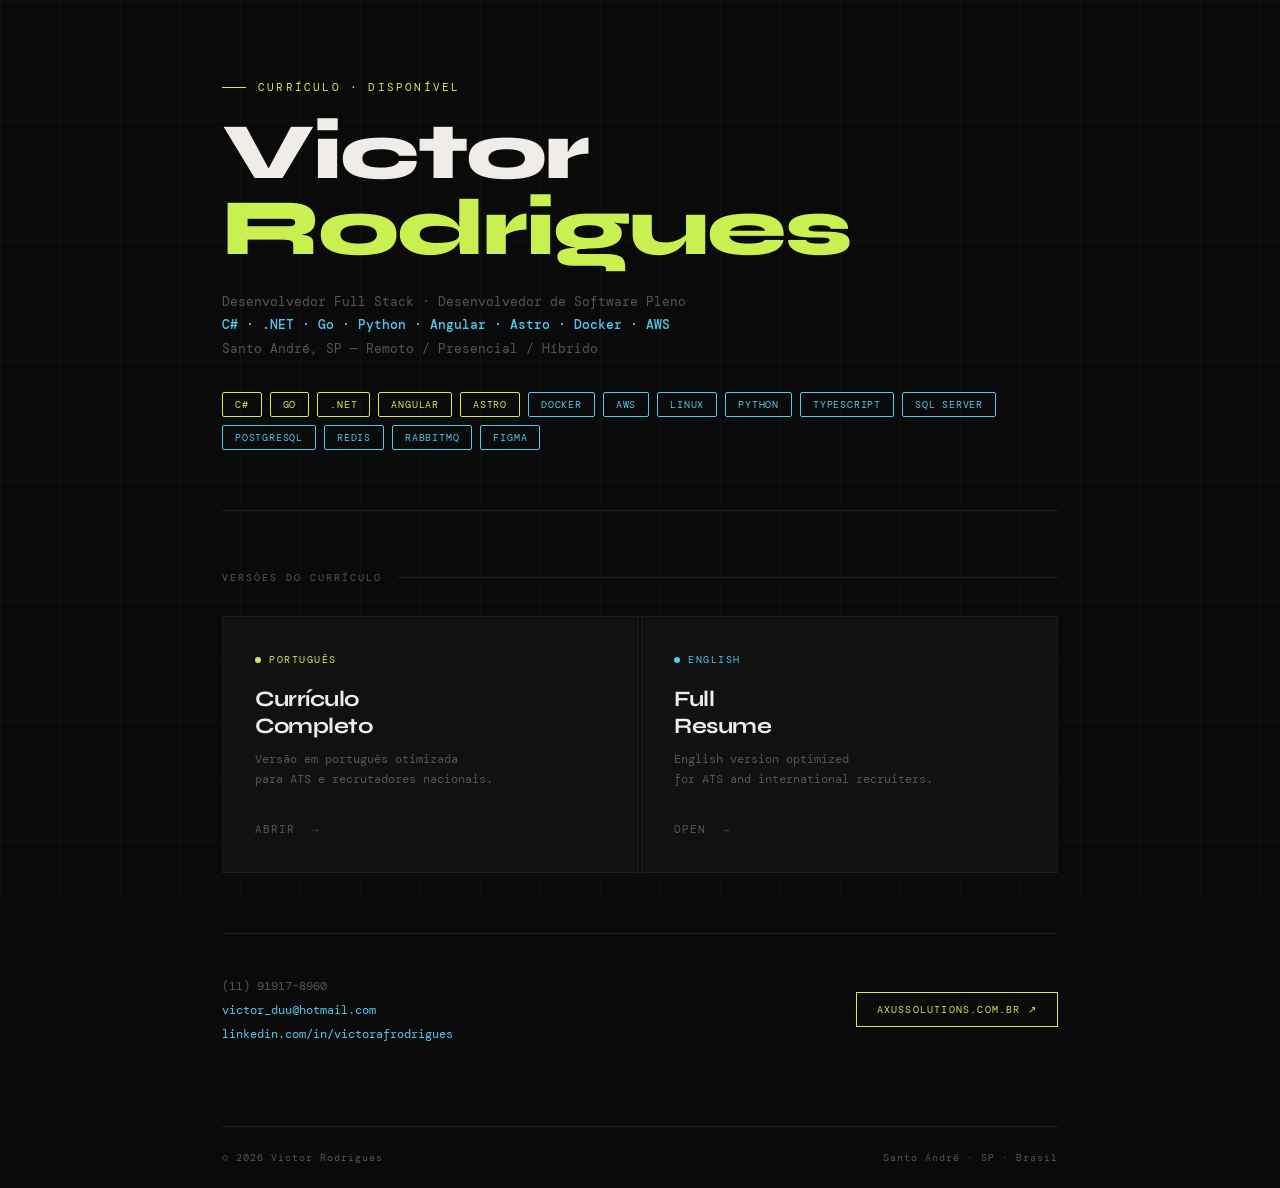
==== index.html @ 5b766994 "feat(general): Adiciona uma home e organiza melhor os curriculos possibilitando melhor visualização " ====
<!DOCTYPE html>
<html lang="pt-BR">
<head>
    <meta charset="UTF-8">
    <meta name="viewport" content="width=device-width, initial-scale=1.0">
    <title>Victor Rodrigues — Currículo</title>
    <link href="https://fonts.googleapis.com/css2?family=Syne:wght@400;500;600;700;800&family=DM+Mono:wght@400;500&display=swap" rel="stylesheet">
    <style>
        *, *::before, *::after { box-sizing: border-box; margin: 0; padding: 0; }

        :root {
            --bg: #0a0a0a;
            --surface: #111111;
            --border: #1e1e1e;
            --text: #f0ede8;
            --muted: #555;
            --accent: #c8f050;
            --accent2: #50c8f0;
        }

        html { scroll-behavior: smooth; }

        body {
            background: var(--bg);
            color: var(--text);
            font-family: 'Syne', sans-serif;
            min-height: 100vh;
            overflow-x: hidden;
        }

        /* GRID NOISE TEXTURE */
        body::before {
            content: '';
            position: fixed;
            inset: 0;
            background-image:
                    linear-gradient(rgba(200,240,80,0.03) 1px, transparent 1px),
                    linear-gradient(90deg, rgba(200,240,80,0.03) 1px, transparent 1px);
            background-size: 60px 60px;
            pointer-events: none;
            z-index: 0;
        }

        .container {
            max-width: 900px;
            margin: 0 auto;
            padding: 0 32px;
            position: relative;
            z-index: 1;
        }

        /* HEADER */
        header {
            padding: 80px 0 60px;
            border-bottom: 1px solid var(--border);
        }

        .label {
            font-family: 'DM Mono', monospace;
            font-size: 11px;
            letter-spacing: 0.2em;
            text-transform: uppercase;
            color: var(--accent);
            margin-bottom: 20px;
            display: flex;
            align-items: center;
            gap: 12px;
        }

        .label::before {
            content: '';
            width: 24px;
            height: 1px;
            background: var(--accent);
        }

        h1 {
            font-size: clamp(42px, 8vw, 80px);
            font-weight: 800;
            line-height: 0.95;
            letter-spacing: -2px;
            margin-bottom: 24px;
        }

        h1 span {
            color: var(--accent);
        }

        .header-sub {
            font-family: 'DM Mono', monospace;
            font-size: 13px;
            color: var(--muted);
            line-height: 1.8;
            max-width: 520px;
        }

        .header-sub strong {
            color: var(--accent2);
            font-weight: 500;
        }

        /* STACK PILLS */
        .stack {
            display: flex;
            flex-wrap: wrap;
            gap: 8px;
            margin-top: 32px;
        }

        .pill {
            font-family: 'DM Mono', monospace;
            font-size: 10px;
            letter-spacing: 0.08em;
            text-transform: uppercase;
            padding: 5px 12px;
            border: 1px solid var(--border);
            color: var(--muted);
            border-radius: 2px;
            transition: all 0.2s;
        }

        .pill.hot {
            border-color: var(--accent);
            color: var(--accent);
        }

        .pill.cool {
            border-color: var(--accent2);
            color: var(--accent2);
        }

        /* CARDS */
        .section {
            padding: 60px 0;
        }

        .section-label {
            font-family: 'DM Mono', monospace;
            font-size: 10px;
            letter-spacing: 0.2em;
            text-transform: uppercase;
            color: var(--muted);
            margin-bottom: 32px;
            display: flex;
            align-items: center;
            gap: 16px;
        }

        .section-label::after {
            content: '';
            flex: 1;
            height: 1px;
            background: var(--border);
        }

        .cards {
            display: grid;
            grid-template-columns: 1fr 1fr;
            gap: 2px;
        }

        .card {
            background: var(--surface);
            border: 1px solid var(--border);
            padding: 36px 32px;
            text-decoration: none;
            color: var(--text);
            display: block;
            position: relative;
            overflow: hidden;
            transition: border-color 0.25s, transform 0.25s;
            opacity: 0;
            transform: translateY(20px);
            animation: fadeUp 0.5s forwards;
        }

        .card:nth-child(1) { animation-delay: 0.1s; }
        .card:nth-child(2) { animation-delay: 0.2s; }

        @keyframes fadeUp {
            to { opacity: 1; transform: translateY(0); }
        }

        .card::before {
            content: '';
            position: absolute;
            top: 0; left: 0; right: 0;
            height: 2px;
            background: var(--accent);
            transform: scaleX(0);
            transform-origin: left;
            transition: transform 0.3s;
        }

        .card:hover {
            border-color: #333;
            transform: translateY(-2px);
        }

        .card:hover::before {
            transform: scaleX(1);
        }

        .card-lang {
            font-family: 'DM Mono', monospace;
            font-size: 10px;
            letter-spacing: 0.15em;
            text-transform: uppercase;
            color: var(--accent);
            margin-bottom: 20px;
            display: flex;
            align-items: center;
            gap: 8px;
        }

        .card-lang::before {
            content: '';
            width: 6px;
            height: 6px;
            background: var(--accent);
            border-radius: 50%;
        }

        .card:nth-child(2) .card-lang {
            color: var(--accent2);
        }

        .card:nth-child(2) .card-lang::before {
            background: var(--accent2);
        }

        .card:nth-child(2)::before {
            background: var(--accent2);
        }

        .card h2 {
            font-size: 22px;
            font-weight: 700;
            letter-spacing: -0.5px;
            margin-bottom: 10px;
            line-height: 1.2;
        }

        .card p {
            font-family: 'DM Mono', monospace;
            font-size: 12px;
            color: var(--muted);
            line-height: 1.7;
            margin-bottom: 32px;
        }

        .card-arrow {
            font-family: 'DM Mono', monospace;
            font-size: 11px;
            letter-spacing: 0.1em;
            text-transform: uppercase;
            color: var(--muted);
            display: flex;
            align-items: center;
            gap: 8px;
            transition: gap 0.2s, color 0.2s;
        }

        .card:hover .card-arrow {
            gap: 14px;
            color: var(--text);
        }

        /* CONTACT */
        .contact-row {
            padding: 40px 0 80px;
            border-top: 1px solid var(--border);
            display: flex;
            justify-content: space-between;
            align-items: center;
            flex-wrap: wrap;
            gap: 20px;
        }

        .contact-info {
            font-family: 'DM Mono', monospace;
            font-size: 12px;
            color: var(--muted);
            line-height: 2;
        }

        .contact-info a {
            color: var(--accent2);
            text-decoration: none;
        }

        .contact-info a:hover {
            text-decoration: underline;
        }

        .badge {
            font-family: 'DM Mono', monospace;
            font-size: 10px;
            letter-spacing: 0.12em;
            text-transform: uppercase;
            padding: 10px 20px;
            border: 1px solid var(--accent);
            color: var(--accent);
            text-decoration: none;
            transition: background 0.2s, color 0.2s;
        }

        .badge:hover {
            background: var(--accent);
            color: var(--bg);
        }

        /* FOOTER */
        footer {
            border-top: 1px solid var(--border);
            padding: 24px 0;
            display: flex;
            justify-content: space-between;
            align-items: center;
        }

        footer span {
            font-family: 'DM Mono', monospace;
            font-size: 10px;
            color: var(--muted);
            letter-spacing: 0.1em;
        }

        /* RESPONSIVE */
        @media (max-width: 600px) {
            .cards { grid-template-columns: 1fr; }
            h1 { letter-spacing: -1px; }
            .contact-row { flex-direction: column; align-items: flex-start; }
        }
    </style>
</head>
<body>

<div class="container">

    <header>
        <div class="label">Currículo · Disponível</div>
        <h1>Victor<br><span>Rodrigues</span></h1>
        <p class="header-sub">
            Desenvolvedor Full Stack · Desenvolvedor de Software Pleno<br>
            <strong>C# · .NET · Go · Python · Angular · Astro · Docker · AWS</strong><br>
            <span class="hot">Santo André, SP — Remoto / Presencial / Híbrido</span>
        </p>
        <div class="stack">
            <span class="pill hot">C#</span>
            <span class="pill hot">Go</span>
            <span class="pill hot">.NET</span>
            <span class="pill hot">Angular</span>
            <span class="pill hot">Astro</span>
            <span class="pill cool">Docker</span>
            <span class="pill cool">AWS</span>
            <span class="pill cool">Linux</span>
            <span class="pill cool">Python</span>
            <span class="pill cool">TypeScript</span>
            <span class="pill cool">SQL Server</span>
            <span class="pill cool">PostgreSQL</span>
            <span class="pill cool">Redis</span>
            <span class="pill cool">RabbitMQ</span>
            <span class="pill cool">Figma</span>
        </div>
    </header>

    <section class="section">
        <div class="section-label">Versões do currículo</div>
        <div class="cards">

            <a href="/fullstack/pt.html" class="card">
                <div class="card-lang">Português</div>
                <h2>Currículo<br>Completo</h2>
                <p>Versão em português otimizada<br>para ATS e recrutadores nacionais.</p>
                <div class="card-arrow">Abrir &nbsp;→</div>
            </a>

            <a href="/fullstack/en.html" class="card">
                <div class="card-lang">English</div>
                <h2>Full<br>Resume</h2>
                <p>English version optimized<br>for ATS and international recruiters.</p>
                <div class="card-arrow">Open &nbsp;→</div>
            </a>

        </div>
    </section>

    <div class="contact-row">
        <div class="contact-info">
            (11) 91917-8960<br>
            <a href="mailto:victor_duu@hotmail.com">victor_duu@hotmail.com</a><br>
            <a href="https://linkedin.com/in/victorafrodrigues" target="_blank">linkedin.com/in/victorafrodrigues</a>
        </div>
        <a href="https://axussolutions.com.br" target="_blank" class="badge">axussolutions.com.br ↗</a>
    </div>

    <footer>
        <span>© <span id="yr"></span> Victor Rodrigues</span>
        <span>Santo André · SP · Brasil</span>
    </footer>

</div>

<script>
    document.getElementById('yr').textContent = new Date().getFullYear();
</script>
</body>
</html>
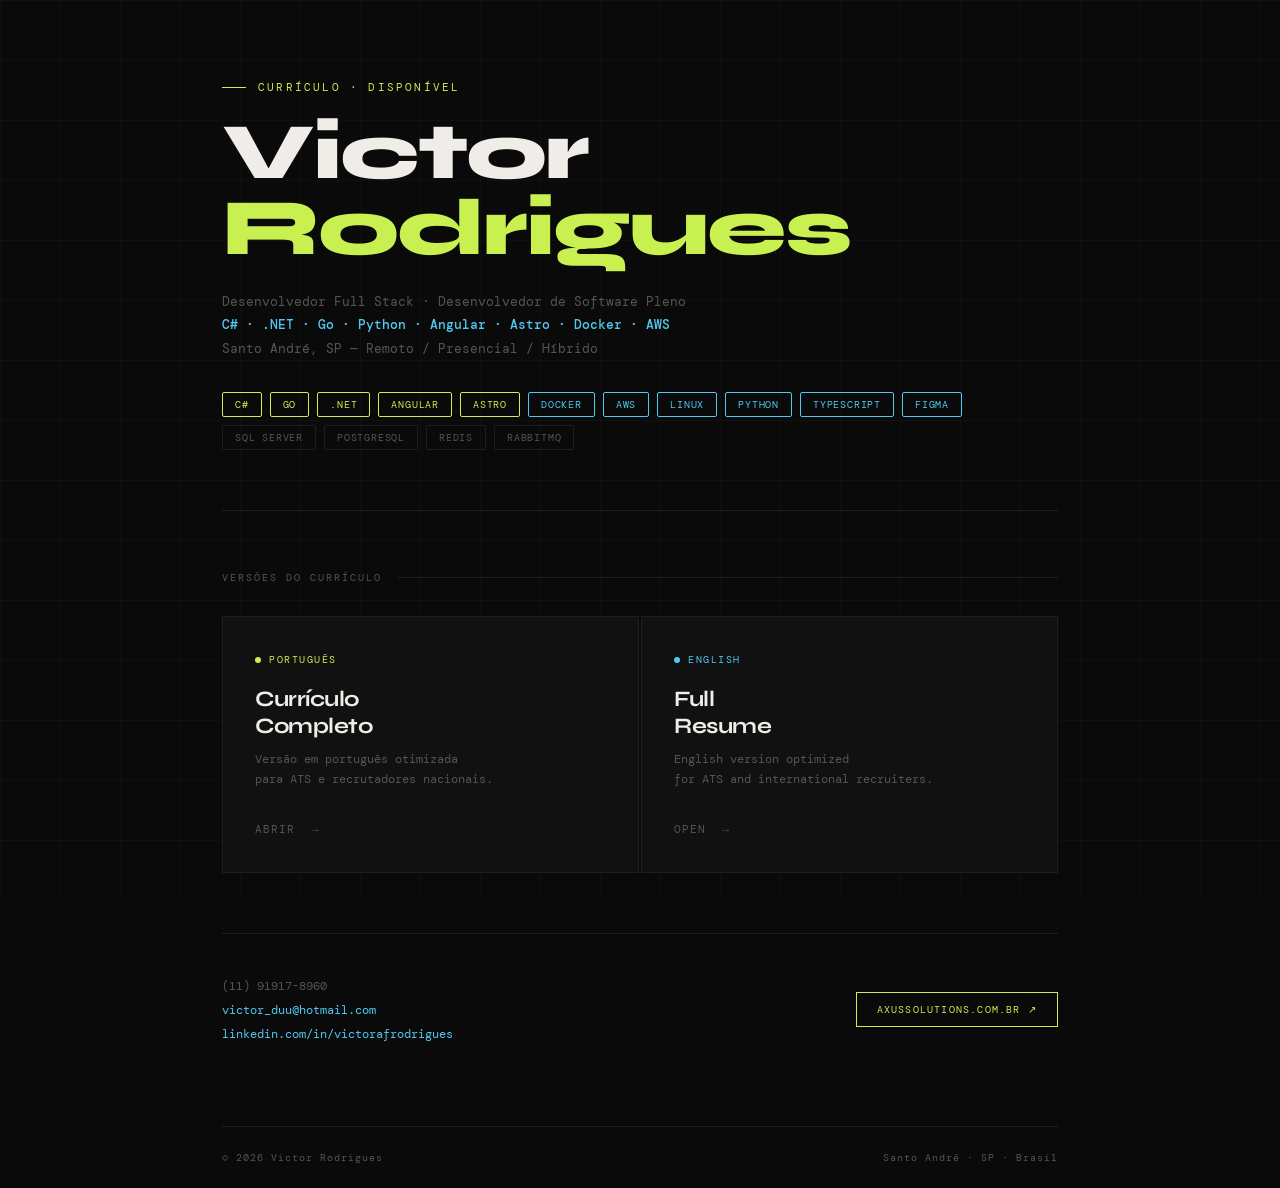
==== commit 0fffa631: "refactor(home): Acerta prioridade e cores da sessao de stack" ====
--- a/index.html
+++ b/index.html
@@ -128,6 +128,8 @@
             border-color: var(--accent2);
             color: var(--accent2);
         }
+
+
 
         /* CARDS */
         .section {
@@ -357,11 +359,12 @@
             <span class="pill cool">Linux</span>
             <span class="pill cool">Python</span>
             <span class="pill cool">TypeScript</span>
-            <span class="pill cool">SQL Server</span>
-            <span class="pill cool">PostgreSQL</span>
-            <span class="pill cool">Redis</span>
-            <span class="pill cool">RabbitMQ</span>
             <span class="pill cool">Figma</span>
+            <span class="pill">SQL Server</span>
+            <span class="pill">PostgreSQL</span>
+            <span class="pill">Redis</span>
+            <span class="pill">RabbitMQ</span>
+
         </div>
     </header>
 
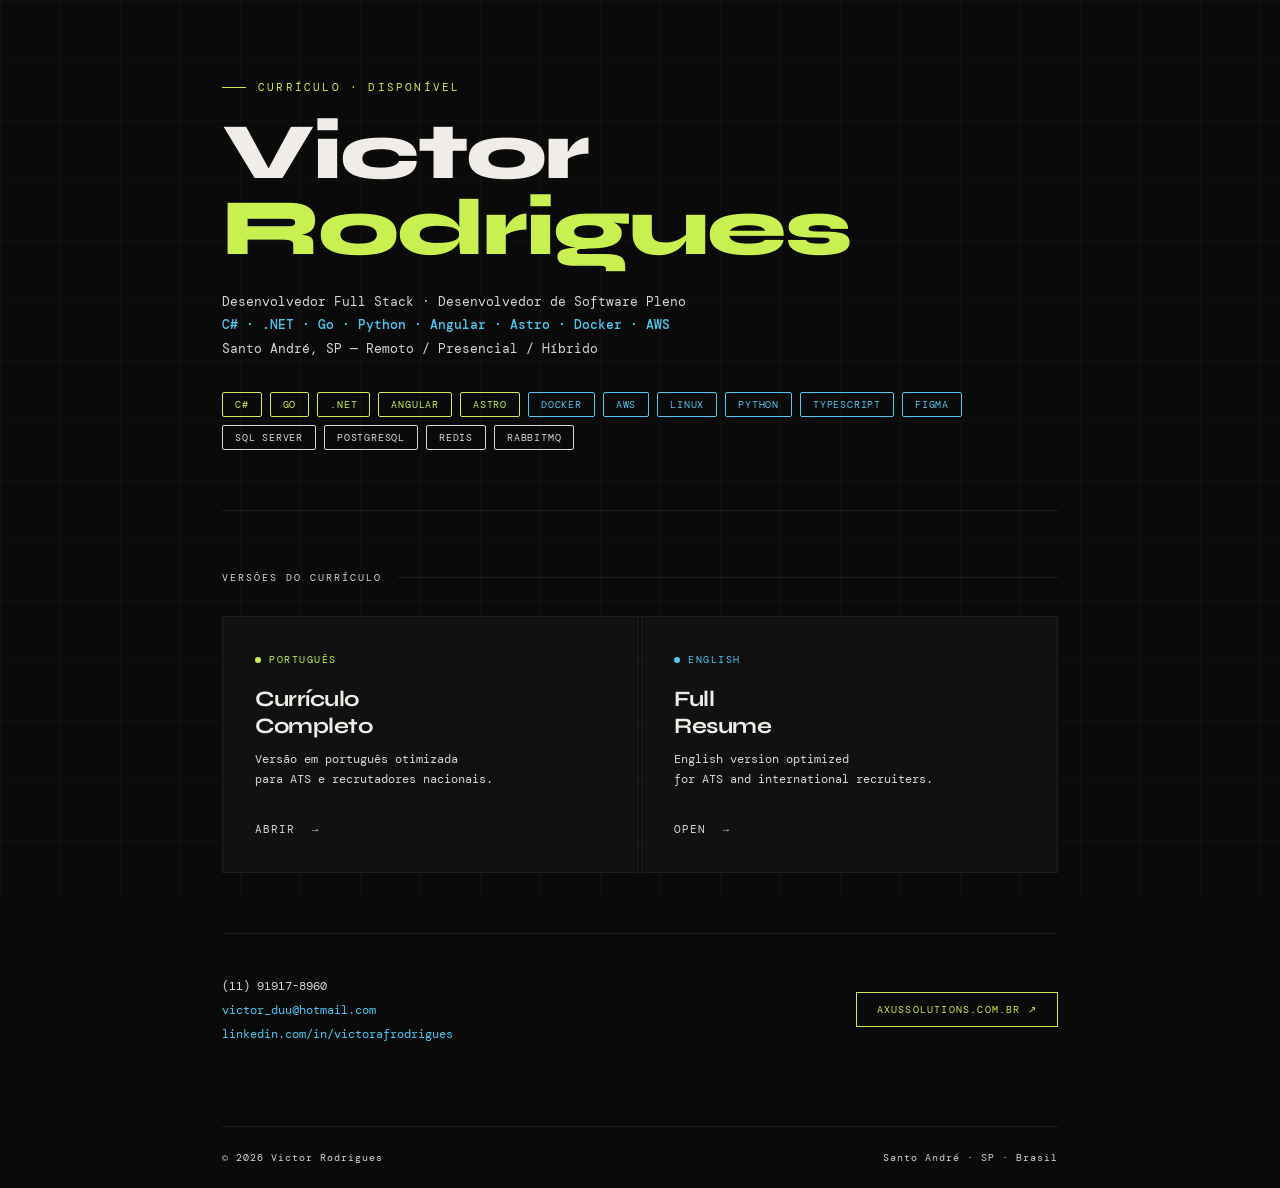
==== commit b9e87654: "Update index.html" ====
--- a/index.html
+++ b/index.html
@@ -13,7 +13,7 @@
             --surface: #111111;
             --border: #1e1e1e;
             --text: #f0ede8;
-            --muted: #555;
+            --muted: #d7d7d7;
             --accent: #c8f050;
             --accent2: #50c8f0;
         }
@@ -129,6 +129,9 @@
             color: var(--accent2);
         }
 
+        .pill {
+            border-color: #d7d7d7;
+        }
 
 
         /* CARDS */
@@ -409,4 +412,4 @@
     document.getElementById('yr').textContent = new Date().getFullYear();
 </script>
 </body>
-</html>+</html>
